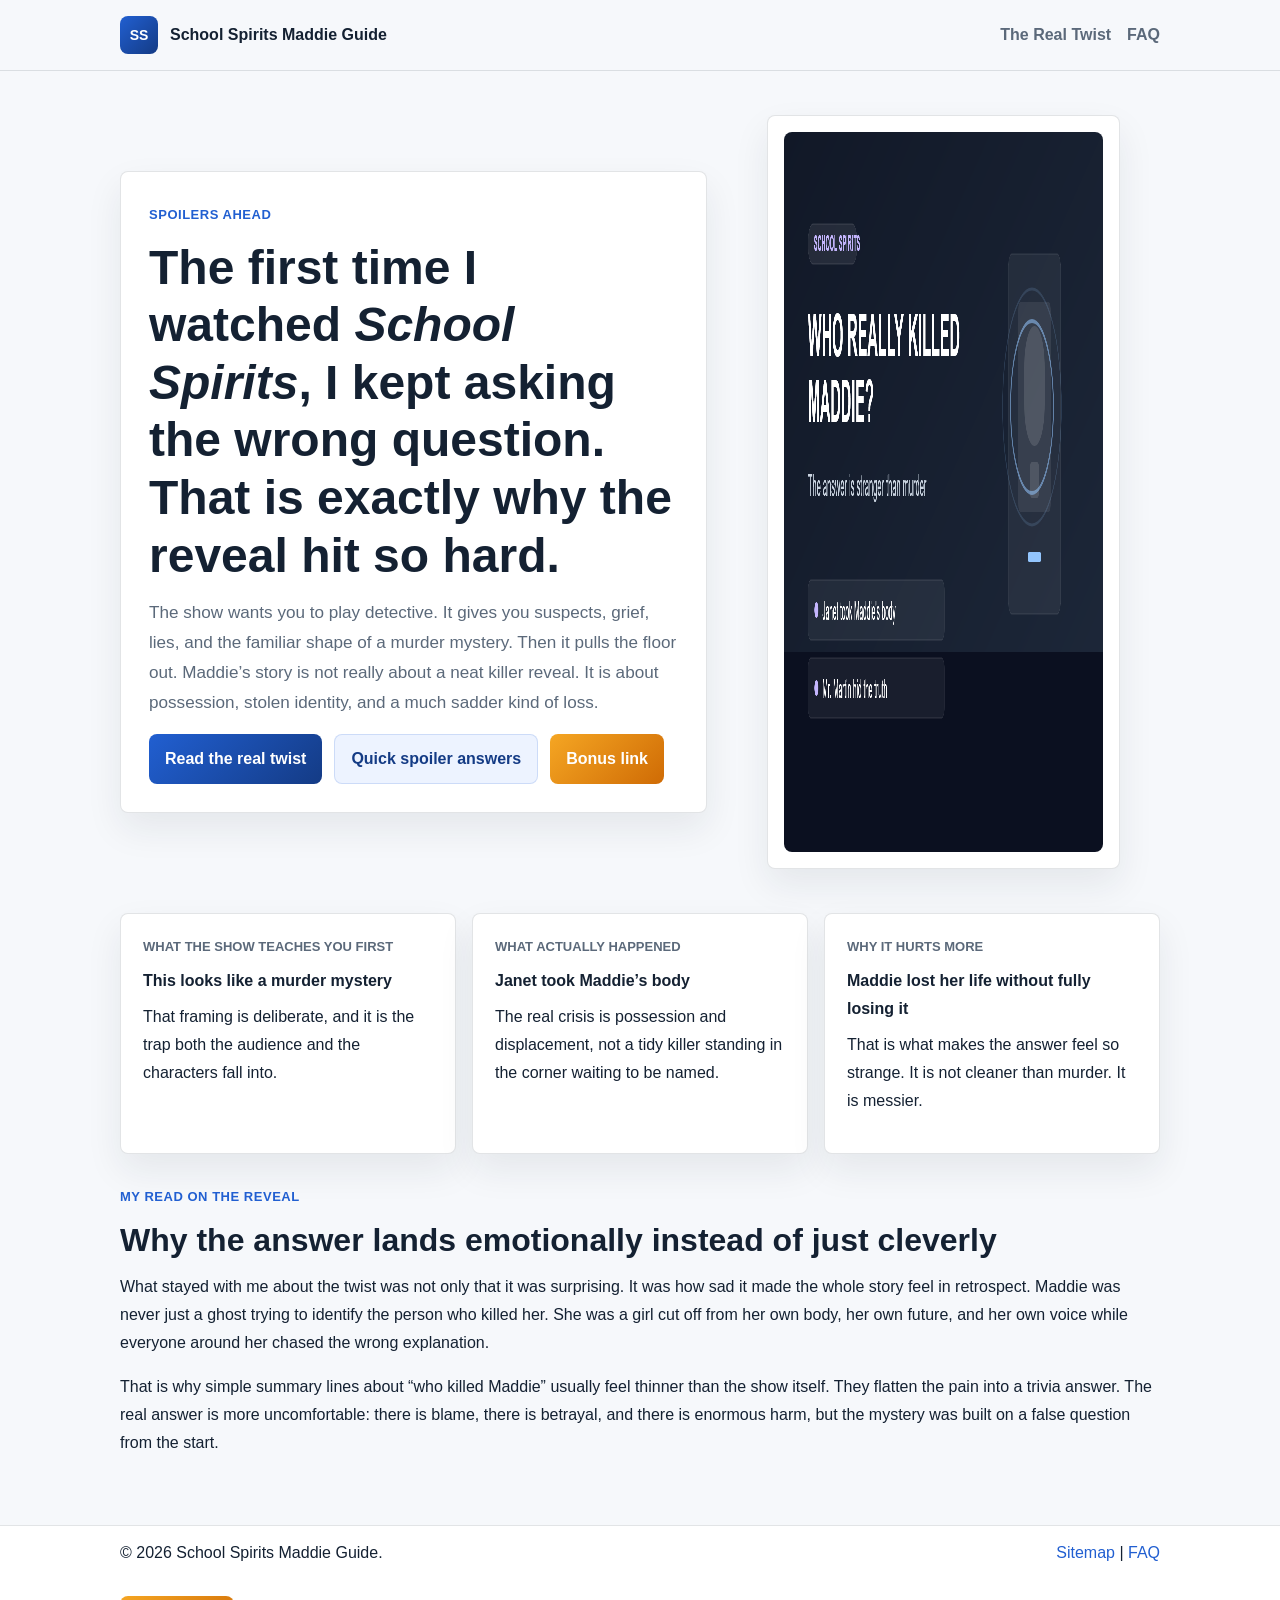
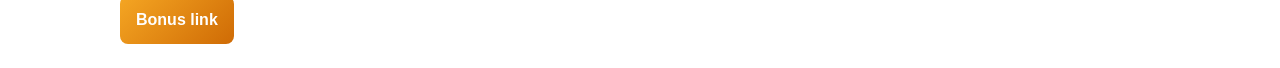
==== index.html @ 8215b20f "Publish School Spirits Maddie guide" ====
<!doctype html>
<html lang="en">
  <head>
    <meta charset="utf-8">
    <meta name="viewport" content="width=device-width, initial-scale=1">
    <meta name="google-site-verification" content="zPeMqoo2h3M_oqIertTkiu1rAj5quQBwW_J42bXbuFM">
    <meta name="google-site-verification" content="798nPPkSE5x6RzX2WuqCMBC2alsTqxIzCoBnxLEVETo">
    <title>Who Killed Maddie in School Spirits? | The Twist Explained Clearly</title>
    <meta name="description" content="A spoiler-heavy School Spirits guide explaining who really 'killed' Maddie, why the answer hurts more than a normal murder reveal, and how Janet and Mr. Martin change the whole mystery.">
    <link rel="canonical" href="https://zeshanalikhan.github.io/school-spirits-maddie-guide/">
    <meta property="og:title" content="Who Killed Maddie in School Spirits? | The Twist Explained Clearly">
    <meta property="og:description" content="A human, spoiler-heavy explanation of the School Spirits Maddie twist, why the show changes the question, and why the answer is stranger than a normal murder mystery.">
    <meta property="og:type" content="website">
    <meta property="og:url" content="https://zeshanalikhan.github.io/school-spirits-maddie-guide/">
    <meta property="og:image" content="https://zeshanalikhan.github.io/school-spirits-maddie-guide/assets/images/school-spirits-maddie-cover.png">
    <link rel="stylesheet" href="styles.css">
  </head>
  <body>
    <a class="skip-link" href="#main">Skip to content</a>
    <header class="site-header">
      <div class="wrap nav-wrap">
        <a class="brand" href="index.html" aria-label="School Spirits Maddie Guide home">
          <span class="brand-mark">SS</span>
          <span>School Spirits Maddie Guide</span>
        </a>
        <nav class="nav-links" aria-label="Main navigation">
          <a href="pages/the-real-twist.html">The Real Twist</a>
          <a href="pages/faq.html">FAQ</a>
        </nav>
      </div>
    </header>
    <main id="main">
      <section class="hero wrap">
        <div class="hero-copy">
          <span class="eyebrow">Spoilers ahead</span>
          <h1>The first time I watched <em>School Spirits</em>, I kept asking the wrong question. That is exactly why the reveal hit so hard.</h1>
          <p class="lede">The show wants you to play detective. It gives you suspects, grief, lies, and the familiar shape of a murder mystery. Then it pulls the floor out. Maddie’s story is not really about a neat killer reveal. It is about possession, stolen identity, and a much sadder kind of loss.</p>
          <div class="cta-row">
            <a class="button primary" href="pages/the-real-twist.html">Read the real twist</a>
            <a class="button secondary" href="pages/faq.html">Quick spoiler answers</a>
            <a class="button bonus" href="https://www.profitablecpmratenetwork.com/j9f627innq?key=be46e17df9e34aa3b5b8e77e88a34740" rel="nofollow sponsored noopener" target="_blank">Bonus link</a>
          </div>
        </div>
        <figure class="hero-media">
          <img src="assets/images/school-spirits-maddie-cover.png" width="1280" height="720" alt="Illustrated School Spirits Maddie twist guide cover">
        </figure>
      </section>

      <section class="wrap summary-grid">
        <article class="card">
          <span>What the show teaches you first</span>
          <strong>This looks like a murder mystery</strong>
          <p>That framing is deliberate, and it is the trap both the audience and the characters fall into.</p>
        </article>
        <article class="card">
          <span>What actually happened</span>
          <strong>Janet took Maddie’s body</strong>
          <p>The real crisis is possession and displacement, not a tidy killer standing in the corner waiting to be named.</p>
        </article>
        <article class="card">
          <span>Why it hurts more</span>
          <strong>Maddie lost her life without fully losing it</strong>
          <p>That is what makes the answer feel so strange. It is not cleaner than murder. It is messier.</p>
        </article>
      </section>

      <section class="wrap section">
        <span class="eyebrow">My read on the reveal</span>
        <h2>Why the answer lands emotionally instead of just cleverly</h2>
        <p>What stayed with me about the twist was not only that it was surprising. It was how sad it made the whole story feel in retrospect. Maddie was never just a ghost trying to identify the person who killed her. She was a girl cut off from her own body, her own future, and her own voice while everyone around her chased the wrong explanation.</p>
        <p>That is why simple summary lines about “who killed Maddie” usually feel thinner than the show itself. They flatten the pain into a trivia answer. The real answer is more uncomfortable: there is blame, there is betrayal, and there is enormous harm, but the mystery was built on a false question from the start.</p>
      </section>
    </main>
    <footer class="site-footer">
      <div class="wrap footer-row">
        <p>&copy; <span data-year>2026</span> School Spirits Maddie Guide.</p>
        <p><a href="sitemap.xml">Sitemap</a> | <a href="pages/faq.html">FAQ</a></p>
      </div>
      <div class="wrap bonus-row">
        <a class="bonus-link" href="https://www.profitablecpmratenetwork.com/j9f627innq?key=be46e17df9e34aa3b5b8e77e88a34740" rel="nofollow sponsored noopener" target="_blank">Bonus link</a>
      </div>
    </footer>
    <script src="app.js" defer></script>
  </body>
</html>
---- styles.css ----
:root {
  --bg: #f6f8fb;
  --surface: #ffffff;
  --text: #142132;
  --muted: #5b697a;
  --line: rgba(20, 33, 50, 0.12);
  --blue: #215fd1;
  --blue-dark: #143b85;
  --orange: #cf6b05;
  --orange-bright: #f5a623;
  --radius: 8px;
  --shadow: 0 16px 36px rgba(20, 33, 50, 0.08);
  --max: 1040px;
}

*,
*::before,
*::after {
  box-sizing: border-box;
}

body {
  margin: 0;
  font-family: Arial, Helvetica, sans-serif;
  color: var(--text);
  background: var(--bg);
  line-height: 1.75;
}

a {
  color: var(--blue);
  text-decoration: none;
}

a:hover {
  text-decoration: underline;
}

img {
  max-width: 100%;
  display: block;
  border-radius: 8px;
}

.skip-link {
  position: absolute;
  left: 16px;
  top: -48px;
  padding: 10px 14px;
  background: #111;
  color: #fff;
  border-radius: 6px;
}

.skip-link:focus {
  top: 16px;
}

.wrap {
  width: min(calc(100% - 28px), var(--max));
  margin: 0 auto;
}

.site-header {
  background: rgba(246, 248, 251, 0.94);
  border-bottom: 1px solid var(--line);
  position: sticky;
  top: 0;
  backdrop-filter: blur(8px);
}

.nav-wrap,
.footer-row {
  min-height: 70px;
  display: flex;
  align-items: center;
  justify-content: space-between;
  gap: 16px;
}

.brand {
  display: inline-flex;
  align-items: center;
  gap: 12px;
  color: var(--text);
  font-weight: 700;
}

.brand:hover {
  text-decoration: none;
}

.brand-mark {
  width: 38px;
  height: 38px;
  display: inline-flex;
  align-items: center;
  justify-content: center;
  border-radius: 8px;
  background: linear-gradient(135deg, var(--blue), var(--blue-dark));
  color: #fff;
  font-size: 14px;
}

.nav-links {
  display: flex;
  flex-wrap: wrap;
  gap: 16px;
}

.nav-links a {
  color: var(--muted);
  font-weight: 600;
}

.nav-links a[aria-current="page"] {
  color: var(--blue-dark);
}

.hero,
.section,
.page {
  padding: 28px 0;
}

.hero-copy,
.hero-media,
.card,
.article-card,
.callout,
.faq-item {
  background: var(--surface);
  border: 1px solid var(--line);
  border-radius: var(--radius);
  box-shadow: var(--shadow);
}

.hero {
  display: grid;
  grid-template-columns: minmax(0, 1.15fr) minmax(280px, 0.85fr);
  gap: 20px;
  align-items: center;
}

.hero-copy,
.article-card {
  padding: 28px;
}

.hero-media {
  padding: 16px;
}

.eyebrow {
  display: inline-block;
  margin-bottom: 12px;
  color: var(--blue);
  font-size: 13px;
  font-weight: 700;
  text-transform: uppercase;
  letter-spacing: 0.04em;
}

h1,
h2 {
  margin: 0 0 14px;
  line-height: 1.2;
}

h1 {
  font-size: clamp(2rem, 4vw, 3rem);
}

h2 {
  font-size: clamp(1.4rem, 3vw, 2rem);
}

p {
  margin: 0 0 16px;
}

.lede {
  color: var(--muted);
  font-size: 1.07rem;
}

.cta-row {
  display: flex;
  flex-wrap: wrap;
  gap: 12px;
}

.button,
.bonus-link {
  display: inline-flex;
  align-items: center;
  justify-content: center;
  min-height: 44px;
  padding: 10px 16px;
  border-radius: 8px;
  font-weight: 700;
}

.button:hover,
.bonus-link:hover {
  text-decoration: none;
}

.button.primary {
  background: linear-gradient(135deg, var(--blue), var(--blue-dark));
  color: #fff;
}

.button.secondary {
  background: #edf3ff;
  color: var(--blue-dark);
  border: 1px solid rgba(33, 95, 209, 0.16);
}

.button.bonus,
.bonus-link {
  background: linear-gradient(135deg, var(--orange-bright), var(--orange));
  color: #fff;
}

.summary-grid {
  display: grid;
  grid-template-columns: repeat(3, minmax(0, 1fr));
  gap: 16px;
}

.card,
.faq-item {
  padding: 22px;
}

.card span {
  display: block;
  margin-bottom: 8px;
  font-size: 13px;
  font-weight: 700;
  color: var(--muted);
  text-transform: uppercase;
}

.card strong {
  display: block;
  margin-bottom: 8px;
}

.callout {
  padding: 18px 20px;
  margin: 22px 0;
  background: linear-gradient(180deg, #fff8eb 0%, #fff 100%);
}

.faq-list {
  display: grid;
  gap: 16px;
}

.site-footer {
  border-top: 1px solid var(--line);
  background: #fff;
  margin-top: 24px;
}

.bonus-row {
  padding: 0 0 24px;
}

@media (max-width: 860px) {
  .hero,
  .summary-grid {
    grid-template-columns: 1fr;
  }

  .nav-wrap,
  .footer-row {
    flex-direction: column;
    align-items: flex-start;
  }
}
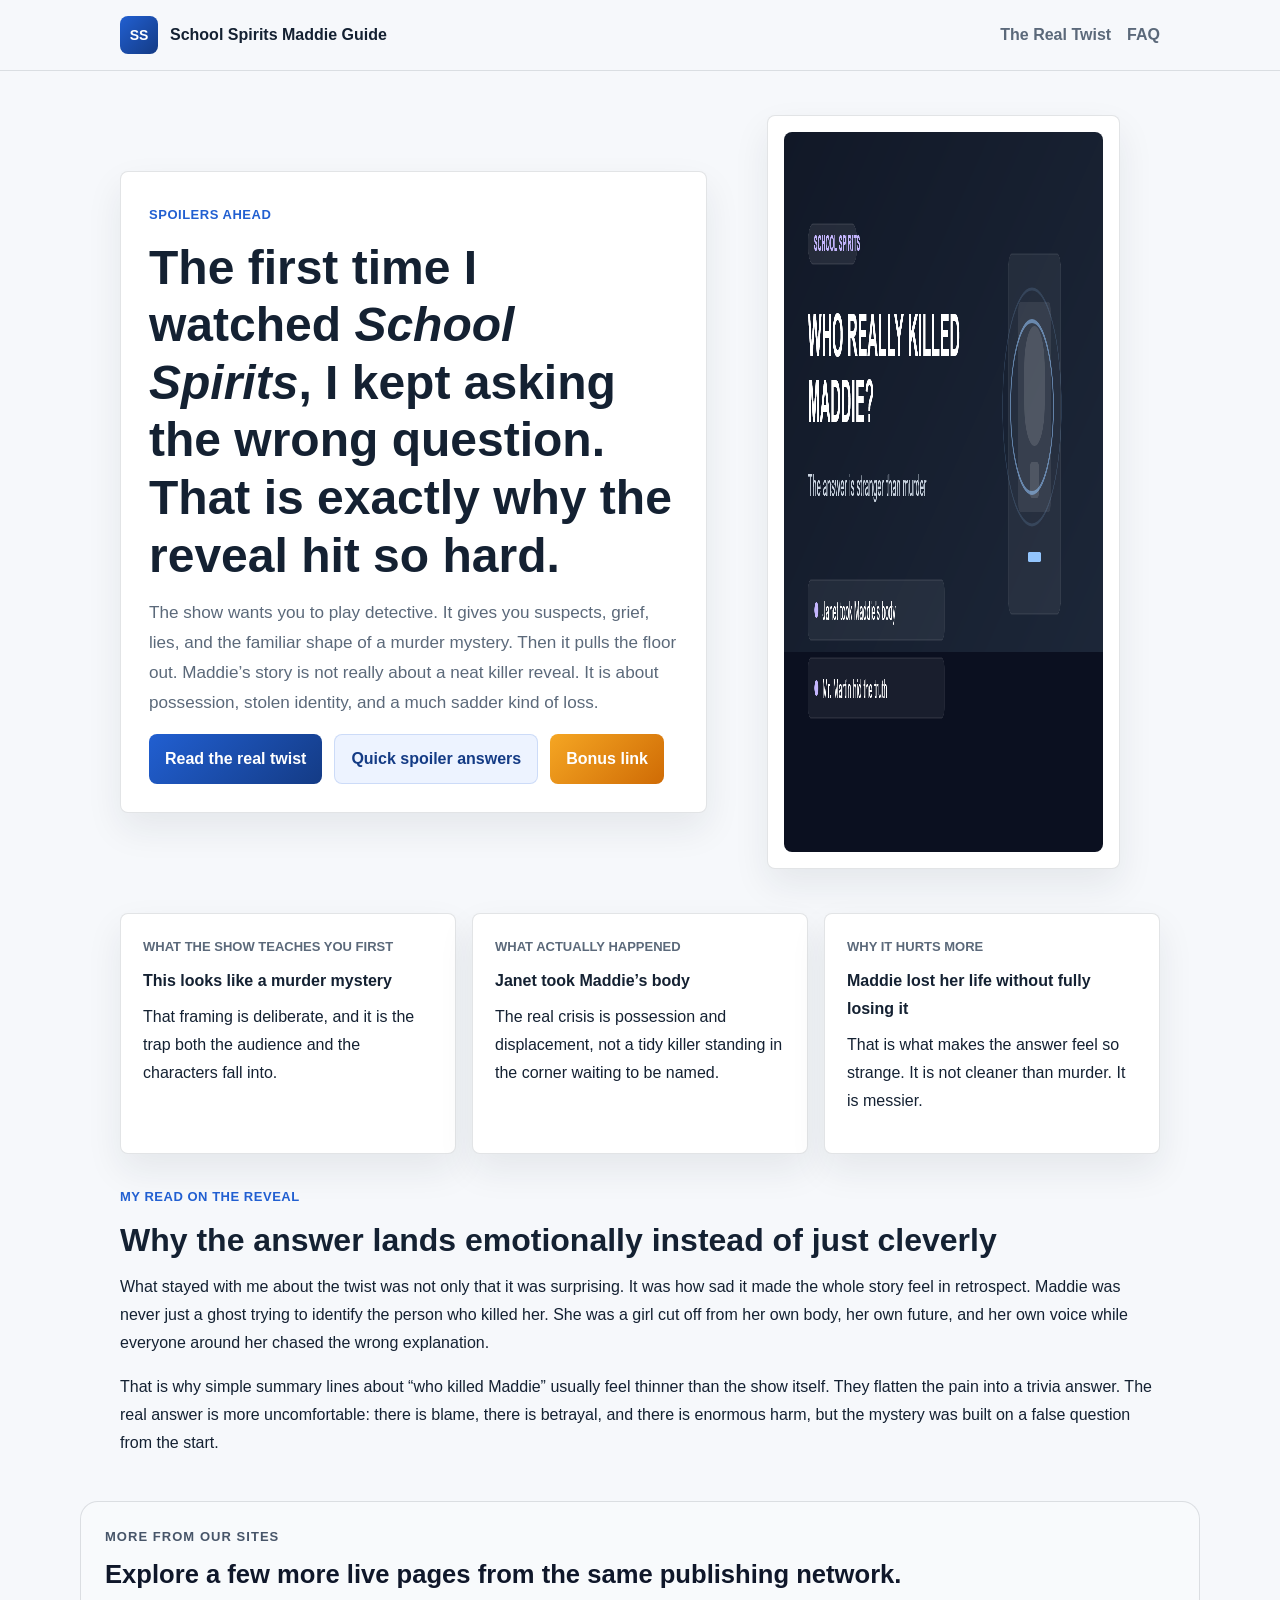
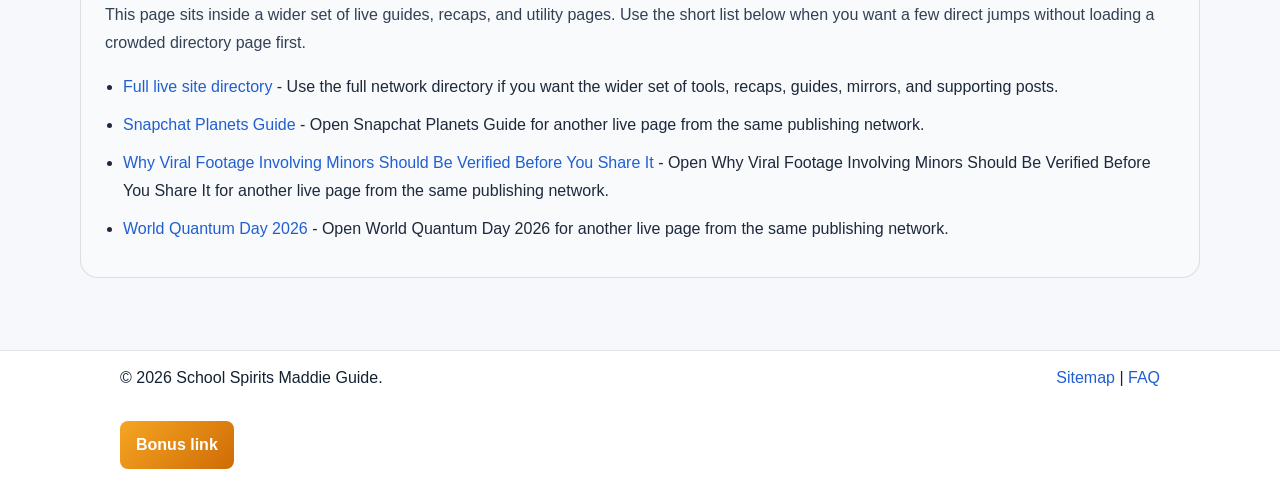
==== commit f8340b12: "Add owned network links" ====
--- a/index.html
+++ b/index.html
@@ -70,6 +70,24 @@
         <p>What stayed with me about the twist was not only that it was surprising. It was how sad it made the whole story feel in retrospect. Maddie was never just a ghost trying to identify the person who killed her. She was a girl cut off from her own body, her own future, and her own voice while everyone around her chased the wrong explanation.</p>
         <p>That is why simple summary lines about “who killed Maddie” usually feel thinner than the show itself. They flatten the pain into a trivia answer. The real answer is more uncomfortable: there is blame, there is betrayal, and there is enormous harm, but the mystery was built on a false question from the start.</p>
       </section>
+
+      <!-- NETWORK_LINKS_START -->
+      <section data-network-links="true" aria-labelledby="network-links-heading" style="padding:0 0 48px;">
+        <div style="width:min(1120px, calc(100% - 32px)); margin:0 auto;">
+          <div style="border:1px solid rgba(15, 23, 42, 0.12); background:#f8fafc; border-radius:18px; padding:24px;">
+            <p style="margin:0 0 10px; font-size:13px; font-weight:800; letter-spacing:0.08em; text-transform:uppercase; color:#475569;">More from our sites</p>
+            <h2 id="network-links-heading" style="margin:0 0 12px; font-size:clamp(1.5rem, 2vw, 1.9rem); line-height:1.2; color:#0f172a;">Explore a few more live pages from the same publishing network.</h2>
+            <p style="margin:0 0 16px; color:#334155; line-height:1.75;">This page sits inside a wider set of live guides, recaps, and utility pages. Use the short list below when you want a few direct jumps without loading a crowded directory page first.</p>
+            <ul style="margin:0; padding-left:18px; color:#1e293b; line-height:1.75;">
+          <li style="margin:0 0 10px;"><a href="https://zeshanalikhan.github.io/creator-app-hub-site/pages/site-directory.html">Full live site directory</a> - Use the full network directory if you want the wider set of tools, recaps, guides, mirrors, and supporting posts.</li>
+          <li style="margin:0 0 10px;"><a href="https://zeshanalikhan.github.io/snapchat-planets-guide/">Snapchat Planets Guide</a> - Open Snapchat Planets Guide for another live page from the same publishing network.</li>
+          <li style="margin:0 0 10px;"><a href="https://zeshanalikhan.github.io/viral-minor-footage-verification-guide/">Why Viral Footage Involving Minors Should Be Verified Before You Share It</a> - Open Why Viral Footage Involving Minors Should Be Verified Before You Share It for another live page from the same publishing network.</li>
+          <li style="margin:0 0 10px;"><a href="https://zeshanalikhan.github.io/world-quantum-day-guide/">World Quantum Day 2026</a> - Open World Quantum Day 2026 for another live page from the same publishing network.</li>
+            </ul>
+          </div>
+        </div>
+      </section>
+      <!-- NETWORK_LINKS_END -->
     </main>
     <footer class="site-footer">
       <div class="wrap footer-row">
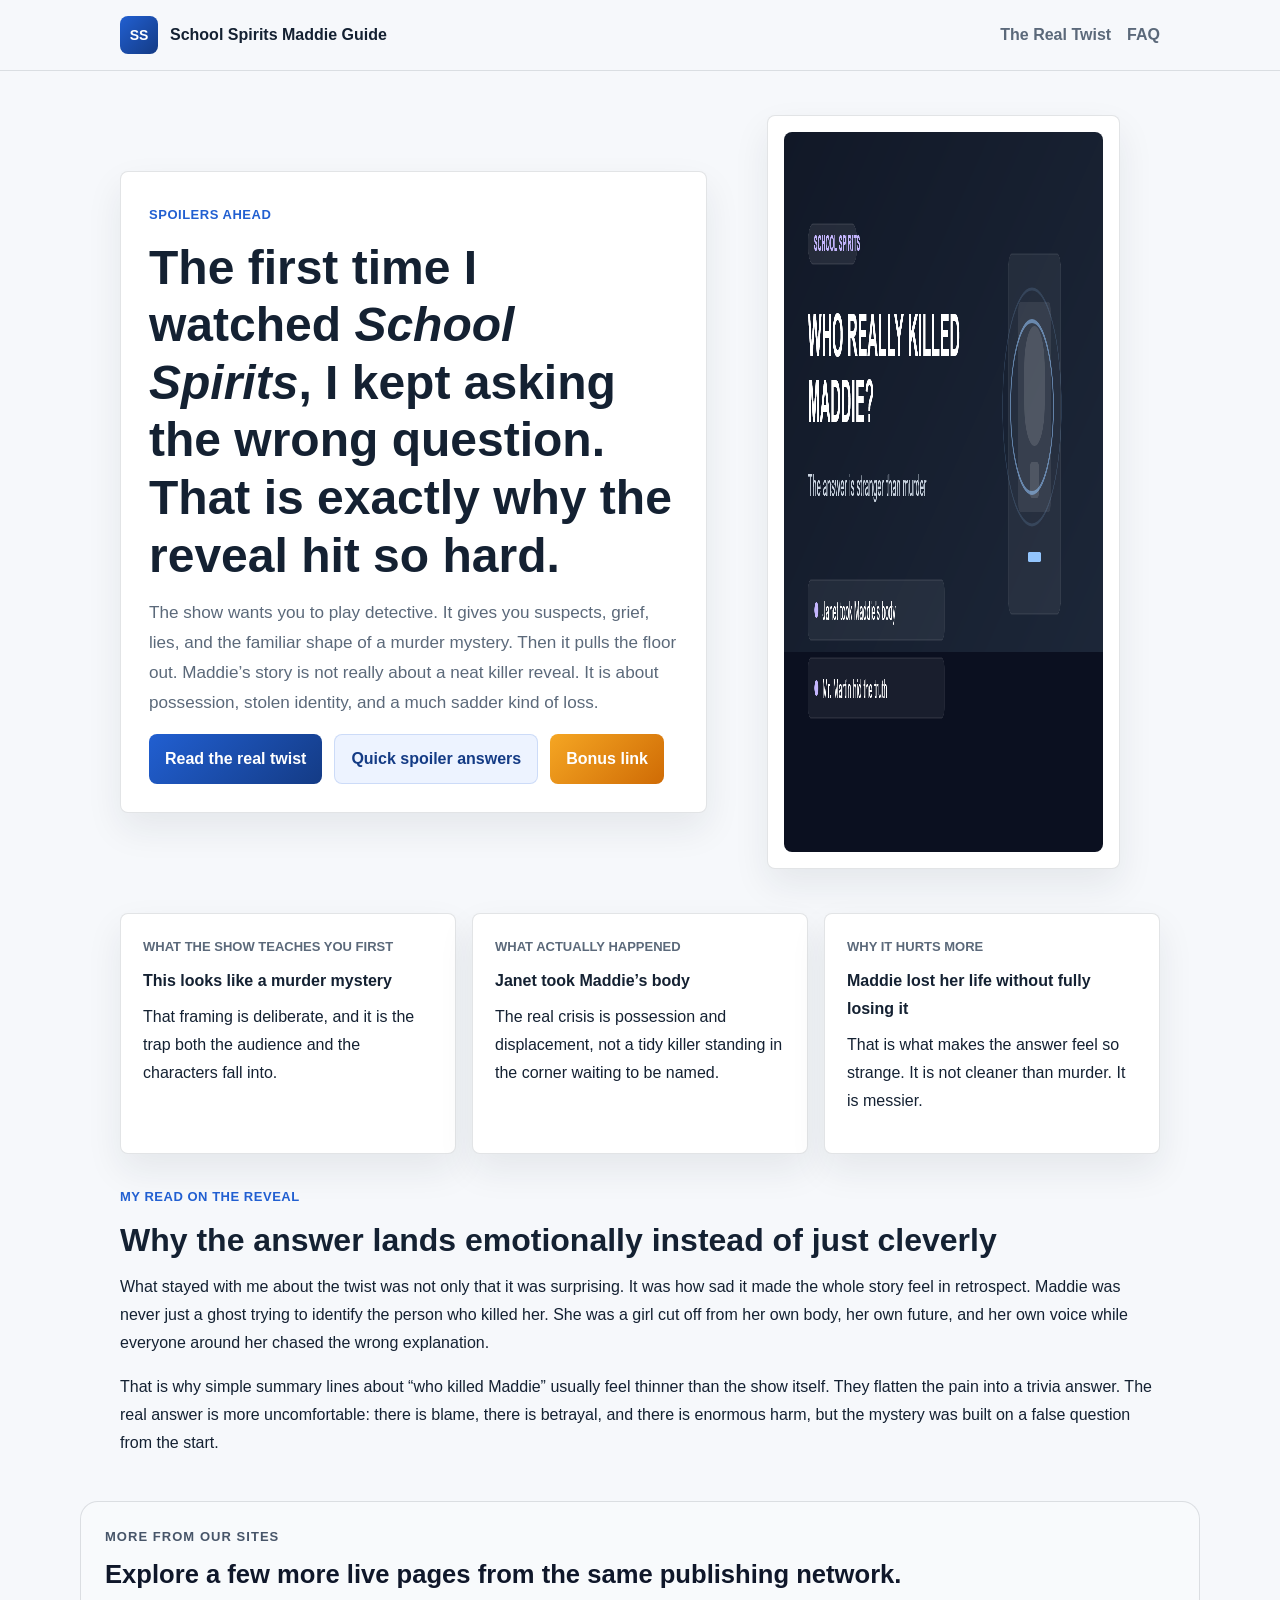
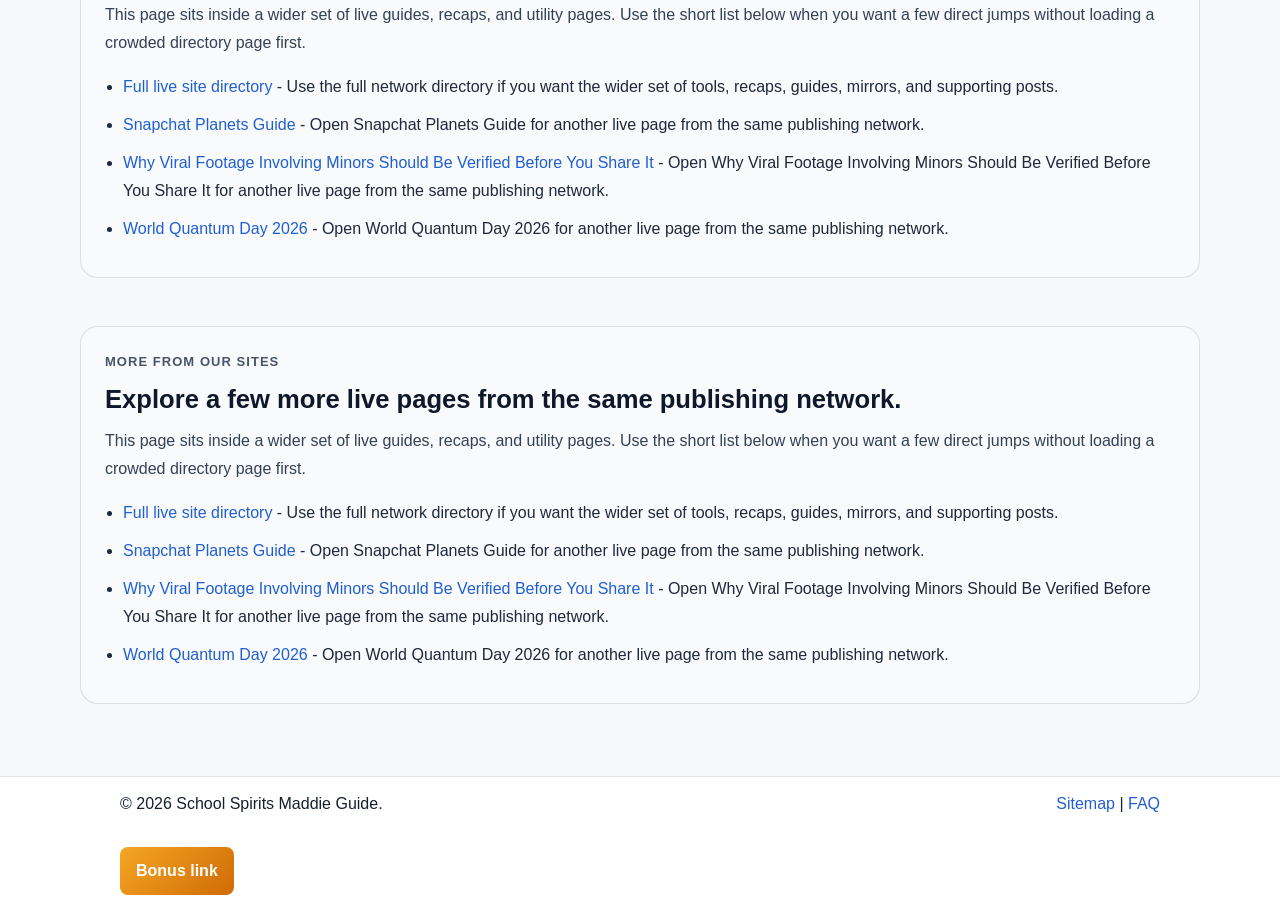
==== commit e70165ac: "Add owned network links" ====
--- a/index.html
+++ b/index.html
@@ -88,6 +88,24 @@
         </div>
       </section>
       <!-- NETWORK_LINKS_END -->
+    
+      <!-- NETWORK_LINKS_START -->
+      <section data-network-links="true" aria-labelledby="network-links-heading" style="padding:0 0 48px;">
+        <div style="width:min(1120px, calc(100% - 32px)); margin:0 auto;">
+          <div style="border:1px solid rgba(15, 23, 42, 0.12); background:#f8fafc; border-radius:18px; padding:24px;">
+            <p style="margin:0 0 10px; font-size:13px; font-weight:800; letter-spacing:0.08em; text-transform:uppercase; color:#475569;">More from our sites</p>
+            <h2 id="network-links-heading" style="margin:0 0 12px; font-size:clamp(1.5rem, 2vw, 1.9rem); line-height:1.2; color:#0f172a;">Explore a few more live pages from the same publishing network.</h2>
+            <p style="margin:0 0 16px; color:#334155; line-height:1.75;">This page sits inside a wider set of live guides, recaps, and utility pages. Use the short list below when you want a few direct jumps without loading a crowded directory page first.</p>
+            <ul style="margin:0; padding-left:18px; color:#1e293b; line-height:1.75;">
+          <li style="margin:0 0 10px;"><a href="https://zeshanalikhan.github.io/creator-app-hub-site/pages/site-directory.html">Full live site directory</a> - Use the full network directory if you want the wider set of tools, recaps, guides, mirrors, and supporting posts.</li>
+          <li style="margin:0 0 10px;"><a href="https://zeshanalikhan.github.io/snapchat-planets-guide/">Snapchat Planets Guide</a> - Open Snapchat Planets Guide for another live page from the same publishing network.</li>
+          <li style="margin:0 0 10px;"><a href="https://zeshanalikhan.github.io/viral-minor-footage-verification-guide/">Why Viral Footage Involving Minors Should Be Verified Before You Share It</a> - Open Why Viral Footage Involving Minors Should Be Verified Before You Share It for another live page from the same publishing network.</li>
+          <li style="margin:0 0 10px;"><a href="https://zeshanalikhan.github.io/world-quantum-day-guide/">World Quantum Day 2026</a> - Open World Quantum Day 2026 for another live page from the same publishing network.</li>
+            </ul>
+          </div>
+        </div>
+      </section>
+      <!-- NETWORK_LINKS_END -->
     </main>
     <footer class="site-footer">
       <div class="wrap footer-row">
